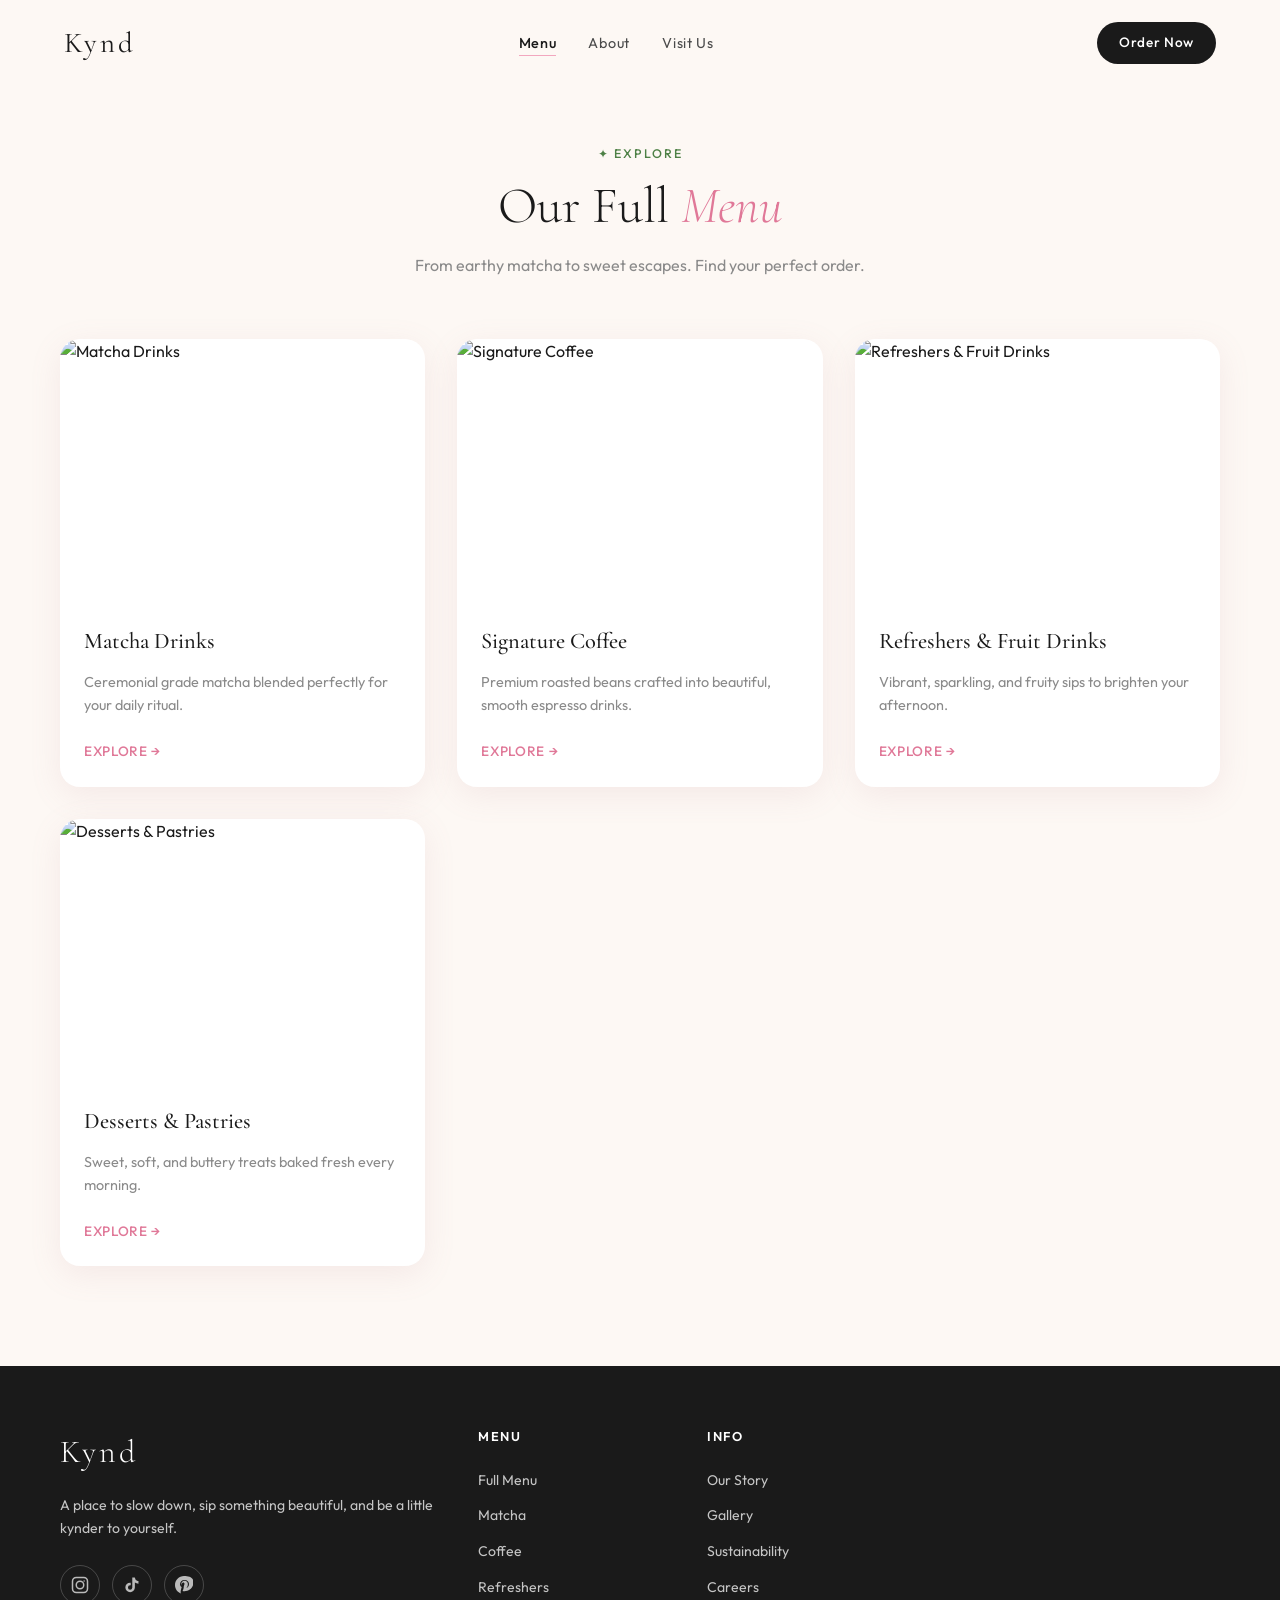
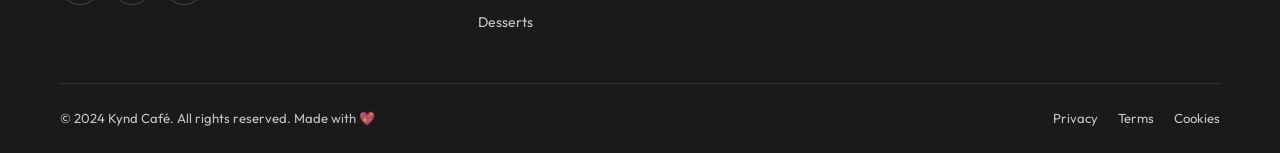
==== menu.html @ c6123735 "first commit" ====
<!DOCTYPE html>
<html lang="en">
<head>
  <meta charset="UTF-8" />
  <meta name="viewport" content="width=device-width, initial-scale=1.0" />
  <meta name="description" content="Kynd Café Full Menu — Aesthetic matcha, signature coffee, and sweet treats." />
  <title>Kynd Café — Full Menu</title>
  <link rel="preconnect" href="https://fonts.googleapis.com" />
  <link rel="preconnect" href="https://fonts.gstatic.com" crossorigin />
  <link href="https://fonts.googleapis.com/css2?family=Cormorant+Garamond:ital,wght@0,300;0,400;0,600;1,300;1,400&family=Outfit:wght@300;400;500;600&family=Jost:wght@300;400;500&display=swap" rel="stylesheet" />
  <link rel="stylesheet" href="style.css" />
</head>
<body>

  <!-- Navbar -->
  <nav id="navbar" class="scrolled">
    <div class="nav-container">
      <a href="index.html" class="nav-logo">Kynd</a>
      <ul class="nav-links" id="navLinks">
        <li><a href="menu.html" class="nav-link active">Menu</a></li>
        <li><a href="index.html#about" class="nav-link">About</a></li>
        <li><a href="index.html#contact" class="nav-link">Visit Us</a></li>
      </ul>
      <a href="menu.html" class="nav-cta">Order Now</a>
      <button class="hamburger" id="hamburger" aria-label="Open menu">
        <span></span><span></span><span></span>
      </button>
    </div>
  </nav>

  <!-- Mobile Menu -->
  <div class="mobile-menu" id="mobileMenu">
    <button class="mobile-close" id="mobileClose">✕</button>
    <ul>
      <li><a href="menu.html" class="mobile-link">Menu</a></li>
      <li><a href="index.html#about" class="mobile-link">About</a></li>
      <li><a href="index.html#contact" class="mobile-link">Visit Us</a></li>
    </ul>
  </div>
  <div class="menu-overlay" id="menuOverlay"></div>

  <!-- Full Menu Categories -->
  <section id="full-menu" class="section" style="padding-top: 140px;">
    <div class="container">
      <div class="section-header reveal-up">
        <span class="section-label">✦ Explore</span>
        <h2>Our Full <em>Menu</em></h2>
        <p>From earthy matcha to sweet escapes. Find your perfect order.</p>
      </div>
      
      <div class="category-cards-grid">
        <!-- Category 1 -->
        <a href="category.html?type=matcha" class="cat-card-large reveal-up" style="animation-delay: 0.1s;">
          <div class="cat-card-img-wrap">
            <img src="https://images.unsplash.com/photo-1536514072410-5019a3c69182?auto=format&fit=crop&w=800&q=80" alt="Matcha Drinks" class="cat-card-img" />
          </div>
          <div class="cat-card-content">
            <h3>Matcha Drinks</h3>
            <p>Ceremonial grade matcha blended perfectly for your daily ritual.</p>
            <span class="cat-cta">Explore →</span>
          </div>
        </a>
        <!-- Category 2 -->
        <a href="category.html?type=coffee" class="cat-card-large reveal-up" style="animation-delay: 0.2s;">
          <div class="cat-card-img-wrap">
            <img src="https://images.unsplash.com/photo-1497935586351-b67a49e012bf?auto=format&fit=crop&w=800&q=80" alt="Signature Coffee" class="cat-card-img" />
          </div>
          <div class="cat-card-content">
            <h3>Signature Coffee</h3>
            <p>Premium roasted beans crafted into beautiful, smooth espresso drinks.</p>
            <span class="cat-cta">Explore →</span>
          </div>
        </a>
        <!-- Category 3 -->
        <a href="category.html?type=refreshers" class="cat-card-large reveal-up" style="animation-delay: 0.3s;">
          <div class="cat-card-img-wrap">
            <img src="https://images.unsplash.com/photo-1513558161293-cdaf765ed2fd?auto=format&fit=crop&w=800&q=80" alt="Refreshers & Fruit Drinks" class="cat-card-img" />
          </div>
          <div class="cat-card-content">
            <h3>Refreshers & Fruit Drinks</h3>
            <p>Vibrant, sparkling, and fruity sips to brighten your afternoon.</p>
            <span class="cat-cta">Explore →</span>
          </div>
        </a>
        <!-- Category 4 -->
        <a href="category.html?type=desserts" class="cat-card-large reveal-up" style="animation-delay: 0.4s;">
          <div class="cat-card-img-wrap">
            <img src="https://images.unsplash.com/photo-1551024601-bec78aea704b?auto=format&fit=crop&w=800&q=80" alt="Desserts & Pastries" class="cat-card-img" />
          </div>
          <div class="cat-card-content">
            <h3>Desserts & Pastries</h3>
            <p>Sweet, soft, and buttery treats baked fresh every morning.</p>
            <span class="cat-cta">Explore →</span>
          </div>
        </a>
      </div>
    </div>
  </section>

  <!-- Footer -->
  <footer id="contact">
    <div class="container">
      <div class="footer-grid">
        <div class="footer-brand">
          <div class="footer-logo">Kynd</div>
          <p>A place to slow down, sip something beautiful, and be a little kynder to yourself.</p>
          <div class="social-links">
            <a href="#" class="social-btn" aria-label="Instagram">
              <svg viewBox="0 0 24 24" fill="none" stroke="currentColor" stroke-width="2"><rect x="2" y="2" width="20" height="20" rx="5"/><circle cx="12" cy="12" r="5"/><circle cx="17.5" cy="6.5" r="1" fill="currentColor" stroke="none"/></svg>
            </a>
            <a href="#" class="social-btn" aria-label="TikTok">
              <svg viewBox="0 0 24 24" fill="currentColor"><path d="M19.59 6.69a4.83 4.83 0 01-3.77-4.25V2h-3.45v13.67a2.89 2.89 0 01-2.88 2.5 2.89 2.89 0 01-2.89-2.89 2.89 2.89 0 012.89-2.89c.28 0 .54.04.79.1V9.01a6.32 6.32 0 00-.79-.05 6.34 6.34 0 00-6.34 6.34 6.34 6.34 0 006.34 6.34 6.34 6.34 0 006.33-6.34V8.69a8.18 8.18 0 004.78 1.52V6.77a4.85 4.85 0 01-1.01-.08z"/></svg>
            </a>
            <a href="#" class="social-btn" aria-label="Pinterest">
              <svg viewBox="0 0 24 24" fill="currentColor"><path d="M12 0C5.37 0 0 5.37 0 12c0 5.08 3.16 9.44 7.64 11.21-.1-.95-.2-2.41.04-3.44.22-.93 1.46-6.19 1.46-6.19s-.37-.75-.37-1.86c0-1.75 1.01-3.05 2.27-3.05 1.07 0 1.59.8 1.59 1.76 0 1.08-.69 2.69-1.04 4.18-.3 1.25.62 2.26 1.85 2.26 2.22 0 3.72-2.86 3.72-6.25 0-2.57-1.74-4.37-4.23-4.37-2.88 0-4.57 2.16-4.57 4.4 0 .87.33 1.8.75 2.31.08.1.09.19.07.29-.08.31-.25.99-.28 1.12-.04.18-.14.22-.31.13-1.17-.55-1.9-2.26-1.9-3.64 0-2.96 2.15-5.68 6.2-5.68 3.25 0 5.78 2.32 5.78 5.41 0 3.23-2.03 5.82-4.85 5.82-.95 0-1.84-.49-2.14-1.07l-.58 2.18c-.21.81-.78 1.82-1.16 2.44.87.27 1.8.41 2.75.41 6.63 0 12-5.37 12-12S18.63 0 12 0z"/></svg>
            </a>
          </div>
        </div>
        <div class="footer-col">
          <h4>Menu</h4>
          <ul>
            <li><a href="menu.html">Full Menu</a></li>
            <li><a href="category.html?type=matcha">Matcha</a></li>
            <li><a href="category.html?type=coffee">Coffee</a></li>
            <li><a href="category.html?type=refreshers">Refreshers</a></li>
            <li><a href="category.html?type=desserts">Desserts</a></li>
          </ul>
        </div>
        <div class="footer-col">
          <h4>Info</h4>
          <ul>
            <li><a href="index.html#about">Our Story</a></li>
            <li><a href="index.html#gallery">Gallery</a></li>
            <li><a href="#">Sustainability</a></li>
            <li><a href="#">Careers</a></li>
          </ul>
        </div>
      </div>
      <div class="footer-bottom">
        <p>© 2024 Kynd Café. All rights reserved. Made with 💖</p>
        <div class="footer-links">
          <a href="#">Privacy</a>
          <a href="#">Terms</a>
          <a href="#">Cookies</a>
        </div>
      </div>
    </div>
  </footer>

  <script src="main.js"></script>
</body>
</html>
---- style.css ----
/* ===== VARIABLES ===== */
:root {
  --pink: #f2a7bf;
  --pink-light: #fce8ef;
  --pink-deep: #e07898;
  --matcha: #7aab72;
  --matcha-light: #c8dfc5;
  --matcha-deep: #4d8045;
  --cream: #fdf8f4;
  --beige: #f5ede4;
  --beige-dark: #e8d9cc;
  --white: #ffffff;
  --text-dark: #1a1a1a;
  --text-mid: #4a4a4a;
  --text-light: #8a8a8a;
  --glass-bg: rgba(255,255,255,0.55);
  --glass-border: rgba(255,255,255,0.8);
  --shadow-soft: 0 8px 32px rgba(180,120,140,0.12);
  --shadow-hover: 0 20px 60px rgba(180,120,140,0.22);
  --radius: 20px;
  --radius-sm: 12px;
  --font-serif: 'Cormorant Garamond', serif;
  --font-sans: 'Outfit', sans-serif;
  --font-alt: 'Jost', sans-serif;
  --transition: 0.35s cubic-bezier(0.4,0,0.2,1);
}

/* ===== RESET ===== */
*, *::before, *::after { box-sizing: border-box; margin: 0; padding: 0; }
html { scroll-behavior: smooth; font-size: 16px; }
body {
  font-family: var(--font-sans);
  background: var(--cream);
  color: var(--text-dark);
  overflow-x: hidden;
  line-height: 1.6;
}
img { max-width: 100%; display: block; }
a { text-decoration: none; color: inherit; }
ul { list-style: none; }
button { border: none; cursor: pointer; font-family: inherit; }

/* ===== REVEAL ANIMATIONS ===== */
.reveal-up {
  opacity: 0;
  transform: translateY(30px);
  animation: revealUpAnim 1s cubic-bezier(0.2, 0.8, 0.2, 1) forwards;
}
@keyframes revealUpAnim {
  to { opacity: 1; transform: translateY(0); }
}
/* ===== NAVBAR ===== */
#navbar {
  position: fixed; top: 0; left: 0; right: 0; z-index: 1000;
  padding: 20px 0; transition: all var(--transition);
}
#navbar.scrolled {
  background: rgba(253,248,244,0.9);
  backdrop-filter: blur(20px);
  padding: 12px 0;
  box-shadow: 0 2px 30px rgba(180,120,140,0.1);
}
.nav-container {
  max-width: 1200px; margin: 0 auto; padding: 0 24px;
  display: flex; align-items: center; justify-content: space-between; gap: 16px;
}
.nav-logo {
  font-family: var(--font-serif); font-size: 1.8rem; font-weight: 400;
  letter-spacing: 0.1em; color: var(--text-dark); flex-shrink: 0;
}
.nav-links {
  display: none; gap: 32px;
}
@media(min-width:900px){ .nav-links { display: flex; } }
.nav-link {
  font-size: 0.9rem; font-weight: 400; color: var(--text-mid);
  letter-spacing: 0.05em; transition: color var(--transition);
  position: relative;
}
.nav-link::after {
  content:''; position:absolute; bottom:-4px; left:0; right:0;
  height:1px; background:var(--pink); transform:scaleX(0);
  transition:transform var(--transition);
}
.nav-link:hover { color: var(--text-dark); }
.nav-link:hover::after { transform:scaleX(1); }
.nav-cta {
  display: none; padding: 10px 22px;
  background: var(--text-dark); color: var(--white);
  border-radius: 50px; font-size: 0.85rem; font-weight: 500;
  letter-spacing: 0.05em; transition: all var(--transition);
}
@media(min-width:900px){ .nav-cta { display: block; } }
.nav-cta:hover {
  background: var(--pink-deep);
  box-shadow: 0 8px 24px rgba(224,120,138,0.4);
  transform: translateY(-1px);
}
.hamburger {
  display: flex; flex-direction: column; gap: 5px;
  background: none; padding: 4px; width: 36px; flex-shrink: 0;
}
@media(min-width:900px){ .hamburger { display: none; } }
.hamburger span {
  display: block; height: 1.5px; background: var(--text-dark);
  border-radius: 2px; transition: all var(--transition); width: 100%;
}
.hamburger.active span:nth-child(1) { transform: rotate(45deg) translate(5px,5px); }
.hamburger.active span:nth-child(2) { opacity: 0; }
.hamburger.active span:nth-child(3) { transform: rotate(-45deg) translate(5px,-5px); }

/* Mobile Menu */
.mobile-menu {
  position: fixed; top: 0; right: -100%; width: min(320px,85vw); height: 100vh;
  background: var(--cream); z-index: 1100; padding: 80px 40px 40px;
  display: flex; flex-direction: column; gap: 32px;
  box-shadow: -10px 0 60px rgba(0,0,0,0.1);
  transition: right 0.4s cubic-bezier(0.4,0,0.2,1);
}
.mobile-menu.open { right: 0; }
.mobile-close {
  position: absolute; top: 24px; right: 24px; background: none;
  font-size: 1.2rem; color: var(--text-mid); padding: 8px;
}
.mobile-menu ul { display: flex; flex-direction: column; gap: 8px; }
.mobile-link {
  display: block; padding: 12px 0; font-size: 1.4rem;
  font-family: var(--font-serif); font-weight: 300;
  color: var(--text-dark); letter-spacing: 0.05em;
  border-bottom: 1px solid var(--beige-dark);
  transition: color var(--transition);
}
.mobile-link:hover { color: var(--pink-deep); }
.mobile-order { display: inline-block; margin-top: auto; text-align: center; }
.menu-overlay {
  position: fixed; inset: 0; background: rgba(0,0,0,0.4);
  z-index: 1050; opacity: 0; visibility: hidden;
  transition: all var(--transition);
}
.menu-overlay.show { opacity: 1; visibility: visible; }

/* ===== BUTTONS ===== */
.btn-primary {
  display: inline-flex; align-items: center; gap: 8px;
  padding: 14px 30px;
  margin: 1px 77px;
  background: var(--text-dark); color: var(--white);
  border-radius: 50px; font-size: 0.9rem; font-weight: 500;
  letter-spacing: 0.04em; transition: all var(--transition);
  border: 2px solid transparent;

}
.btn-primary:hover {
  background: var(--pink-deep); border-color: var(--pink-deep);
  box-shadow: 0 12px 35px rgba(224,120,138,0.4);
  transform: translateY(-2px);
}
.btn-ghost {
  display: inline-flex; align-items: center; gap: 8px;
  padding: 14px 28px;  margin: 1px 88px; background: transparent; color: var(--text-dark);
  border-radius: 50px; font-size: 0.9rem; font-weight: 500;
  border: 1.5px solid rgba(26,26,26,0.3); transition: all var(--transition);
}
.btn-ghost:hover {
  border-color: var(--pink); color: var(--pink-deep);
  background: var(--pink-light); transform: translateY(-2px);
}
.btn-outline {
  display: inline-flex; align-items: center; gap: 8px;
  padding: 14px 32px; background: transparent; color: var(--text-dark);
  border-radius: 50px; font-size: 0.9rem; font-weight: 500;
  border: 1.5px solid var(--text-dark); transition: all var(--transition);
}
.btn-outline:hover {
  background: var(--text-dark); color: var(--white);
  transform: translateY(-2px);
}

/* ===== SHARED ===== */
.container { max-width: 1200px; margin: 0 auto; padding: 0 20px; }
.section { padding: clamp(60px,10vw,100px) 0; }
.bg-soft { background: var(--beige); }
.glass-card {
  background: var(--glass-bg); backdrop-filter: blur(20px);
  border: 1px solid var(--glass-border); border-radius: var(--radius);
  box-shadow: var(--shadow-soft);
}
.section-header { text-align: center; margin-bottom: clamp(40px,6vw,60px); }
.section-label {
  display: inline-block; font-size: 0.78rem; font-weight: 500;
  letter-spacing: 0.15em; color: var(--matcha-deep); text-transform: uppercase;
  margin-bottom: 12px;
}
.section-header h2 {
  font-family: var(--font-serif); font-size: clamp(2rem,5vw,3.2rem);
  font-weight: 300; line-height: 1.2; margin-bottom: 16px;
}
.section-header h2 em { color: var(--pink-deep); font-style: italic; }
.section-header p { color: var(--text-light); max-width: 520px; margin: 0 auto; font-size: 1rem; }
.center-btn { text-align: center; margin-top: 48px; }

/* ===== REVEAL ANIMATION ===== */
.reveal {
  opacity: 0; transform: translateY(30px);
  transition: opacity 0.7s ease, transform 0.7s ease;
}
.reveal.visible { opacity: 1; transform: translateY(0); }

/* ===== HERO ===== */
#hero {
  min-height: 100vh; min-height: 100svh;
  display: flex; align-items: center;
  padding: 100px 20px 60px;
  position: relative; overflow: hidden;
  background: linear-gradient(160deg, var(--cream) 0%, var(--pink-light) 50%, var(--matcha-light) 100%);
}
.hero-blobs { position: absolute; inset: 0; pointer-events: none; overflow: hidden; }
.blob {
  position: absolute; border-radius: 50%;
  filter: blur(60px); animation: floatBlob 8s ease-in-out infinite;
}
.blob-1 {
  width: clamp(200px,40vw,400px); height: clamp(200px,40vw,400px);
  background: rgba(242,167,191,0.35); top: -10%; right: -10%;
  animation-delay: 0s;
}
.blob-2 {
  width: clamp(150px,30vw,300px); height: clamp(150px,30vw,300px);
  background: rgba(122,171,114,0.25); bottom: 10%; left: -5%;
  animation-delay: 3s;
}
.blob-3 {
  width: clamp(100px,20vw,200px); height: clamp(100px,20vw,200px);
  background: rgba(212,167,106,0.2); top: 40%; left: 30%;
  animation-delay: 6s;
}
@keyframes floatBlob {
  0%,100%{transform:translate(0,0) scale(1)}
  33%{transform:translate(15px,-20px) scale(1.05)}
  66%{transform:translate(-10px,15px) scale(0.95)}
}
.hero-content {
  flex: 1; max-width: 600px; position: relative; z-index: 2;
}
.hero-badge {
  display: inline-block; padding: 8px 18px;
  background: rgba(255,255,255,0.6); backdrop-filter: blur(10px);
  border: 1px solid rgba(255,255,255,0.8); border-radius: 50px;
  font-size: 0.8rem; letter-spacing: 0.1em; color: var(--text-mid);
  margin-bottom: 24px;
}
.hero-title {
  font-family: var(--font-serif); font-size: clamp(2.4rem,6vw,4.5rem);
  font-weight: 300; line-height: 1.15; margin-bottom: 20px;
  color: var(--text-dark);
}
.hero-title em { color: var(--pink-deep); font-style: italic; }
.hero-sub {
  font-size: clamp(0.95rem,2vw,1.1rem); color: var(--text-mid);
  margin-bottom: 32px; line-height: 1.7;
}
.hero-btns { display: flex; gap: 14px; flex-wrap: wrap; margin-bottom: 32px; }
.hero-tags { display: flex; gap: 10px; flex-wrap: wrap; }
.hero-tags span {
  font-size: 0.78rem; color: var(--text-light); letter-spacing: 0.05em;
  padding: 4px 12px; background: rgba(255,255,255,0.5);
  border-radius: 50px; border: 1px solid rgba(255,255,255,0.7);
}
.hero-visual {
  position: relative; flex-shrink: 0;
  display: none;
}
@media(min-width:780px){ .hero-visual { display: block; width: 360px; } }
.hero-card {
  padding: 20px; border-radius: 24px; position: relative;
}
.hero-img-wrap {
  width: 100%; height: 280px; border-radius: 16px; overflow: hidden;
  background: linear-gradient(135deg,var(--matcha-light),var(--pink-light));
  display: flex; align-items: center; justify-content: center; margin-bottom: 16px;
}
.hero-drink-img { width: 100%; height: 100%; object-fit: cover; }
.hero-img-fallback {
  display: none; font-size: 5rem; align-items: center; justify-content: center;
  width: 100%; height: 100%;
}
.hero-card-label { padding: 4px 0; }
.label-tag {
  display: inline-block; padding: 4px 12px; background: var(--pink-light);
  color: var(--pink-deep); border-radius: 50px; font-size: 0.75rem; font-weight: 500;
  margin-bottom: 8px;
}
.label-name { font-weight: 500; margin-bottom: 4px; }
.label-price { color: var(--matcha-deep); font-weight: 600; }
.floating-pill {
  position: absolute; background: rgba(255,255,255,0.85);
  backdrop-filter: blur(12px); border: 1px solid rgba(255,255,255,0.9);
  border-radius: 50px; padding: 8px 16px; font-size: 0.78rem;
  color: var(--text-mid); white-space: nowrap;
  box-shadow: 0 4px 20px rgba(180,120,140,0.15);
  animation: floatPill 4s ease-in-out infinite;
}
.pill-1 { top: -20px; right: -20px; animation-delay: 0s; }
.pill-2 { bottom: -16px; left: -16px; animation-delay: 2s; }
@keyframes floatPill {
  0%,100%{transform:translateY(0)} 50%{transform:translateY(-10px)}
}

/* ===== DRINKS ===== */
.drinks-grid {
  display: grid;
  grid-template-columns: repeat(auto-fill, minmax(min(100%, 260px), 1fr));
  gap: 24px;
}
.drink-card {
  background: var(--white); border-radius: var(--radius);
  overflow: hidden; box-shadow: var(--shadow-soft);
  transition: all var(--transition);
}
.drink-card:hover {
  transform: translateY(-8px);
  box-shadow: var(--shadow-hover);
}
.drink-img-wrap { position: relative; overflow: hidden; }
.drink-img {
  height: 200px; display: flex; align-items: center; justify-content: center;
  transition: transform 0.5s ease;
}
.drink-card:hover .drink-img { transform: scale(1.05); }
.drink-emoji { font-size: 4rem; }
.matcha-bg { background: linear-gradient(135deg,#c8dfc5,#a8c5a0); }
.pink-bg { background: linear-gradient(135deg,#fce8ef,#f4a7b9); }
.lavender-bg { background: linear-gradient(135deg,#e8e0f0,#c5b4e3); }
.peach-bg { background: linear-gradient(135deg,#fde8d0,#f8c09a); }
.drink-badge {
  position: absolute; top: 14px; left: 14px;
  padding: 5px 12px; border-radius: 50px; font-size: 0.72rem; font-weight: 600;
  background: var(--text-dark); color: var(--white); letter-spacing: 0.05em;
}
.drink-badge.new { background: var(--pink-deep); }
.drink-info { padding: 20px; }
.drink-info h3 { font-family: var(--font-serif); font-size: 1.2rem; font-weight: 400; margin-bottom: 8px; }
.drink-info p { font-size: 0.88rem; color: var(--text-light); line-height: 1.5; margin-bottom: 16px; }
.drink-footer { display: flex; align-items: center; justify-content: space-between; }
.price { font-weight: 600; font-size: 1.05rem; color: var(--matcha-deep); }
.add-btn {
  padding: 8px 18px; background: var(--text-dark); color: var(--white);
  border-radius: 50px; font-size: 0.82rem; font-weight: 500;
  transition: all var(--transition);
}
.add-btn:hover {
  background: var(--pink-deep);
  box-shadow: 0 6px 20px rgba(224,120,138,0.4);
  transform: translateY(-1px);
}

/* ===== CATEGORY CARDS (REDESIGN) ===== */
.category-cards-grid {
  display: grid; gap: 32px;
  grid-template-columns: 1fr;
}
@media(min-width: 768px){
  .category-cards-grid { grid-template-columns: repeat(3, 1fr); }
}
.cat-card-large {
  display: flex; flex-direction: column; text-decoration: none;
  background: var(--white); border-radius: var(--radius);
  overflow: hidden; box-shadow: var(--shadow-soft);
  transition: all var(--transition); cursor: pointer;
}
.cat-card-large:hover {
  transform: translateY(-8px);
  box-shadow: var(--shadow-hover);
}
.cat-card-img-wrap {
  width: 100%; height: 260px; overflow: hidden;
}
.cat-card-img {
  width: 100%; height: 100%; object-fit: cover;
  transition: transform 0.6s cubic-bezier(0.2, 0.8, 0.2, 1);
}
.cat-card-large:hover .cat-card-img {
  transform: scale(1.05);
}
.cat-card-content {
  padding: 24px; display: flex; flex-direction: column; flex-grow: 1;
}
.cat-card-content h3 {
  font-family: var(--font-serif); font-size: 1.4rem; font-weight: 500;
  color: var(--text-dark); margin-bottom: 12px;
}
.cat-card-content p {
  font-size: 0.9rem; color: var(--text-light); line-height: 1.6; margin-bottom: 24px;
}
.cat-cta {
  margin-top: auto; font-size: 0.85rem; font-weight: 500;
  color: var(--pink-deep); letter-spacing: 0.05em; text-transform: uppercase;
  transition: color var(--transition);
}
.cat-card-large:hover .cat-cta { color: var(--text-dark); }

/* ===== ABOUT ===== */
#about {
  background: linear-gradient(160deg, var(--cream) 0%, rgba(200,223,197,0.18) 50%, var(--cream) 100%);
  position: relative; overflow: hidden;
}
#about::before {
  content: ''; position: absolute; width: 500px; height: 500px;
  background: radial-gradient(circle, rgba(242,167,191,0.13) 0%, transparent 70%);
  top: -100px; right: -100px; pointer-events: none;
}
#about::after {
  content: ''; position: absolute; width: 400px; height: 400px;
  background: radial-gradient(circle, rgba(122,171,114,0.1) 0%, transparent 70%);
  bottom: -80px; left: -80px; pointer-events: none;
}
.about-grid {
  display: grid; gap: 60px; align-items: center; position: relative; z-index: 1;
}
@media(min-width:900px){
  .about-grid { grid-template-columns: 1.05fr 1fr; gap: 80px; }
}

/* Visual cluster */
.about-visual {
  position: relative;
  min-height: 480px;
  display: flex; align-items: center; justify-content: center;
}
.about-img-main {
  width: 78%; aspect-ratio: 3/4; border-radius: 28px; overflow: hidden;
  position: relative; z-index: 2;
  box-shadow: 0 24px 80px rgba(180,120,140,0.22);
  margin-left: 10%;
}
.about-img-main img {
  width: 100%; height: 100%; object-fit: cover;
}
.about-img-inner {
  width: 100%; height: 100%;
  background: linear-gradient(155deg, var(--matcha-light) 0%, var(--pink-light) 100%);
  display: flex; align-items: center; justify-content: center; font-size: 5rem;
}

/* Floating accent image */
.about-img-accent {
  position: absolute; bottom: 10px; left: 0; z-index: 3;
  width: 48%; aspect-ratio: 4/3; border-radius: 20px; overflow: hidden;
  box-shadow: 0 16px 50px rgba(26,26,26,0.18);
  border: 4px solid var(--white);
}
.about-img-accent img { width: 100%; height: 100%; object-fit: cover; }

/* Stat cards */
.about-stat-card {
  position: absolute; padding: 18px 22px; text-align: center; min-width: 120px;
  z-index: 4; border-radius: 18px;
  background: rgba(255,255,255,0.88); backdrop-filter: blur(16px);
  border: 1px solid rgba(255,255,255,0.95);
  box-shadow: 0 12px 40px rgba(180,120,140,0.18);
  animation: floatCard 5s ease-in-out infinite;
}
.about-stat-card:first-of-type { top: 16px; left: -12px; animation-delay: 0s; }
.stat-2 { bottom: 30px; right: 0; animation-delay: 2.5s; }
@keyframes floatCard {
  0%,100%{transform:translateY(0)} 50%{transform:translateY(-8px)}
}
.about-stat-card strong {
  display: block; font-size: 2rem; font-family: var(--font-serif);
  color: var(--pink-deep); font-weight: 400; line-height: 1;
}
.about-stat-card span { font-size: 0.74rem; color: var(--text-light); letter-spacing: 0.05em; }

/* Decorative line accent */
.about-line-accent {
  position: absolute; top: 50%; right: -20px; transform: translateY(-50%);
  width: 3px; height: 120px; z-index: 1;
  background: linear-gradient(to bottom, transparent, var(--pink), transparent);
  border-radius: 2px;
  display: none;
}
@media(min-width:900px){ .about-line-accent { display: block; } }

/* Text side */
.about-text { padding: 10px 0; }
.about-eyebrow {
  display: flex; align-items: center; gap: 12px; margin-bottom: 20px;
}
.about-eyebrow-line {
  width: 32px; height: 1.5px;
  background: linear-gradient(to right, var(--pink-deep), var(--matcha));
  border-radius: 2px; flex-shrink: 0;
}
.about-text h2 {
  font-family: var(--font-serif); font-size: clamp(1.9rem,4vw,3rem);
  font-weight: 300; line-height: 1.25; margin-bottom: 24px;
  letter-spacing: -0.01em;
}
.about-text h2 em { color: var(--pink-deep); font-style: italic; }
.about-divider {
  width: 48px; height: 1.5px; margin-bottom: 24px;
  background: linear-gradient(to right, var(--pink), var(--matcha-light));
  border-radius: 2px;
}
.about-p { color: var(--text-mid); font-size: 0.95rem; line-height: 1.85; margin-bottom: 18px; }
.about-values { display: flex; flex-direction: column; gap: 14px; margin: 28px 0 36px; }
.value-item {
  display: flex; align-items: center; gap: 16px;
  padding: 14px 18px; border-radius: 14px;
  background: rgba(255,255,255,0.65); backdrop-filter: blur(8px);
  border: 1px solid rgba(255,255,255,0.9);
  transition: all var(--transition);
}
.value-item:hover {
  background: rgba(255,255,255,0.9);
  box-shadow: 0 6px 24px rgba(180,120,140,0.12);
  transform: translateX(4px);
}
.value-icon { font-size: 1.4rem; flex-shrink: 0; }
.value-item strong { display: block; font-weight: 600; margin-bottom: 2px; font-size: 0.9rem; color: var(--text-dark); }
.value-item p { font-size: 0.82rem; color: var(--text-light); margin: 0; line-height: 1.4; }

/* ===== GALLERY CAROUSEL ===== */
#gallery { overflow: hidden; }
.gallery-carousel-wrap {
  position: relative;
  margin: 0 -20px;
}
.gallery-track-outer {
  overflow: hidden;
  padding: 8px 0 16px;
}
.gallery-track {
  display: flex; gap: 16px;
  transition: transform 0.6s cubic-bezier(0.4, 0, 0.2, 1);
  will-change: transform;
  cursor: grab;
  user-select: none;
}
.gallery-track.dragging { cursor: grabbing; transition: none; }
.gallery-slide {
  flex: 0 0 calc(85vw - 24px);
  max-width: 320px;
  min-width: 220px;
  border-radius: 20px; overflow: hidden;
  position: relative;
  box-shadow: 0 8px 32px rgba(180,120,140,0.14);
  transition: box-shadow 0.4s ease, transform 0.4s ease;
}
@media(min-width: 600px){
  .gallery-slide { flex: 0 0 280px; max-width: 280px; }
}
@media(min-width: 900px){
  .gallery-slide { flex: 0 0 300px; max-width: 300px; }
}
.gallery-slide:hover {
  box-shadow: 0 20px 60px rgba(180,120,140,0.26);
  transform: translateY(-4px);
}
.gallery-slide .gal-img {
  width: 100%; height: 340px; object-fit: cover;
  display: block; pointer-events: none;
  transition: transform 0.6s cubic-bezier(0.2, 0.8, 0.2, 1);
}
.gallery-slide:hover .gal-img { transform: scale(1.06); }
.gal-overlay {
  position: absolute; inset: 0;
  background: linear-gradient(to top, rgba(26,26,26,0.55) 0%, transparent 55%);
  display: flex; align-items: flex-end; justify-content: space-between;
  padding: 20px; color: white; font-size: 0.85rem; font-weight: 500;
  opacity: 0; transition: opacity var(--transition);
}
.gallery-slide:hover .gal-overlay { opacity: 1; }
.gal-overlay-tag {
  display: inline-block; padding: 5px 12px;
  background: rgba(255,255,255,0.18); backdrop-filter: blur(8px);
  border: 1px solid rgba(255,255,255,0.3); border-radius: 50px;
  font-size: 0.74rem; letter-spacing: 0.06em;
}

/* Carousel Controls */
.gallery-controls {
  display: flex; align-items: center; justify-content: center;
  gap: 24px; margin-top: 32px;
}
.gallery-arrow {
  width: 48px; height: 48px; border-radius: 50%;
  background: var(--white); border: 1.5px solid var(--beige-dark);
  color: var(--text-dark); font-size: 1.1rem;
  display: flex; align-items: center; justify-content: center;
  transition: all var(--transition); cursor: pointer; flex-shrink: 0;
  box-shadow: 0 4px 16px rgba(180,120,140,0.12);
}
.gallery-arrow:hover {
  background: var(--text-dark); color: var(--white);
  border-color: var(--text-dark);
  box-shadow: 0 8px 28px rgba(26,26,26,0.2);
  transform: scale(1.06);
}
.gallery-dots {
  display: flex; gap: 6px; align-items: center;
}
.gallery-dot {
  width: 7px; height: 7px; border-radius: 50%;
  background: var(--beige-dark); border: none; cursor: pointer;
  transition: all 0.3s ease; padding: 0;
}
.gallery-dot.active {
  background: var(--pink-deep); width: 22px; border-radius: 4px;
}

/* old gallery grid — keep hidden if leftover */
.gallery-grid { display: none; }
.gallery-item { display: none; }

/* ===== LOCATION & HOURS ===== */
#location {
  background: linear-gradient(160deg, var(--beige) 0%, var(--cream) 100%);
  position: relative; overflow: hidden;
}
#location::before {
  content: ''; position: absolute; width: 320px; height: 320px;
  background: radial-gradient(circle, rgba(122,171,114,0.1) 0%, transparent 70%);
  bottom: -80px; right: -60px; pointer-events: none;
}
.location-grid {
  display: grid; gap: 48px; align-items: start; position: relative; z-index: 1;
}
@media(min-width:900px){
  .location-grid { grid-template-columns: 1fr 1fr; gap: 72px; align-items: center; }
}
.location-text { padding: 10px 0; }
.location-text h2 {
  font-family: var(--font-serif); font-size: clamp(2rem, 4vw, 3rem);
  font-weight: 300; line-height: 1.2; margin: 12px 0 16px; color: var(--text-dark);
}
.location-text h2 em { color: var(--matcha-deep); font-style: italic; }
.location-text > p {
  color: var(--text-mid); font-size: 0.95rem; line-height: 1.8; margin-bottom: 32px;
}
.location-details { display: flex; flex-direction: column; gap: 14px; }
.loc-item {
  display: flex; align-items: flex-start; gap: 16px;
  padding: 18px 20px; border-radius: 16px;
  background: rgba(255,255,255,0.7); backdrop-filter: blur(12px);
  border: 1px solid rgba(255,255,255,0.9);
  box-shadow: 0 4px 20px rgba(180,120,140,0.08);
  transition: all var(--transition);
}
.loc-item:hover {
  background: var(--white);
  box-shadow: 0 10px 36px rgba(180,120,140,0.14);
  transform: translateX(4px);
}
.loc-icon-wrap {
  width: 42px; height: 42px; border-radius: 12px; flex-shrink: 0;
  background: linear-gradient(135deg, var(--pink-light), rgba(200,223,197,0.6));
  display: flex; align-items: center; justify-content: center;
  font-size: 1.1rem;
}
.loc-item strong { display: block; font-weight: 600; margin-bottom: 4px; font-size: 0.9rem; color: var(--text-dark); }
.loc-item p { font-size: 0.87rem; color: var(--text-light); line-height: 1.6; margin: 0; }

/* Open in Maps button */
.btn-map {
  display: inline-flex; align-items: center; gap: 10px;
  margin-top: 28px; padding: 14px 28px;
  background: linear-gradient(135deg, var(--matcha-deep), #3a6b34);
  color: var(--white); border-radius: 50px;
  font-size: 0.88rem; font-weight: 500; letter-spacing: 0.04em;
  box-shadow: 0 8px 28px rgba(77,128,69,0.35);
  transition: all var(--transition); text-decoration: none;
}
.btn-map:hover {
  transform: translateY(-3px);
  box-shadow: 0 14px 40px rgba(77,128,69,0.45);
  background: linear-gradient(135deg, #3a6b34, var(--matcha-deep));
}
.btn-map svg { width: 18px; height: 18px; flex-shrink: 0; }

/* Visual side */
.location-visual { position: relative; }
.location-img-wrap {
  position: relative; border-radius: 24px; overflow: hidden;
  box-shadow: 0 20px 70px rgba(26,26,26,0.14);
}
.location-img {
  width: 100%; height: 420px; object-fit: cover;
  display: block; border-radius: 0;
}
.location-img-overlay {
  position: absolute; bottom: 0; left: 0; right: 0;
  background: linear-gradient(to top, rgba(26,26,26,0.5) 0%, transparent 60%);
  padding: 28px 24px 24px;
}
.location-badge {
  display: inline-flex; align-items: center; gap: 8px;
  padding: 8px 16px; border-radius: 50px;
  background: rgba(255,255,255,0.18); backdrop-filter: blur(12px);
  border: 1px solid rgba(255,255,255,0.3);
  color: white; font-size: 0.8rem; letter-spacing: 0.08em;
}
.location-badge::before {
  content: ''; width: 8px; height: 8px; border-radius: 50%;
  background: #7ddc6e; box-shadow: 0 0 0 3px rgba(125,220,110,0.3);
  flex-shrink: 0; animation: pulse-dot 2s ease-in-out infinite;
}
@keyframes pulse-dot {
  0%,100%{ box-shadow: 0 0 0 3px rgba(125,220,110,0.3); }
  50%{ box-shadow: 0 0 0 6px rgba(125,220,110,0.15); }
}
.gal-overlay {
  position: absolute; inset: 0;
  background: linear-gradient(to top, rgba(26,26,26,0.55) 0%, transparent 55%);
  display: flex; align-items: flex-end; justify-content: space-between;
  padding: 20px; color: white; font-size: 0.85rem; font-weight: 500;
  opacity: 0; transition: opacity var(--transition);
}
.gallery-slide:hover .gal-overlay { opacity: 1; }
.gal-overlay-tag {
  display: inline-block; padding: 5px 12px;
  background: rgba(255,255,255,0.18); backdrop-filter: blur(8px);
  border: 1px solid rgba(255,255,255,0.3); border-radius: 50px;
  font-size: 0.74rem; letter-spacing: 0.06em;
}

/* ===== TESTIMONIALS ===== */
.testimonials-slider { position: relative; overflow: hidden; padding-bottom: 20px; }
.testi-track {
  display: flex; gap: 24px; transition: transform 0.5s cubic-bezier(0.4,0,0.2,1); will-change: transform;
}
.testi-card {
  flex: 0 0 calc(100% - 4px); padding: 32px;
  background: rgba(255,255,255,0.7);
}
@media(min-width:700px){
  .testi-card { flex: 0 0 calc(50% - 12px); }
}
@media(min-width:1000px){
  .testi-card { flex: 0 0 calc(33.333% - 16px); }
}
.testi-stars { color: var(--pink); font-size: 0.9rem; margin-bottom: 16px; letter-spacing: 2px; }
.testi-card p { font-size: 0.95rem; color: var(--text-mid); line-height: 1.7; margin-bottom: 24px; font-style: italic; }
.testi-author { display: flex; align-items: center; gap: 14px; }
.author-avatar {
  width: 44px; height: 44px; border-radius: 50%; flex-shrink: 0;
  display: flex; align-items: center; justify-content: center;
  color: white; font-weight: 600; font-size: 1rem;
}
.testi-author strong { display: block; font-weight: 600; margin-bottom: 2px; }
.testi-author span { font-size: 0.78rem; color: var(--text-light); }
.testi-dots { display: flex; gap: 8px; justify-content: center; margin-top: 24px; }
.testi-dot {
  width: 8px; height: 8px; border-radius: 50%; background: var(--beige-dark);
  transition: all var(--transition); cursor: pointer;
}
.testi-dot.active { background: var(--pink-deep); width: 24px; border-radius: 4px; }
.testi-arrows { display: flex; gap: 12px; justify-content: center; margin-top: 20px; }
.testi-arrow {
  width: 44px; height: 44px; border-radius: 50%; border: 1.5px solid var(--beige-dark);
  background: var(--white); color: var(--text-dark); font-size: 1.3rem;
  display: flex; align-items: center; justify-content: center;
  transition: all var(--transition);
}
.testi-arrow:hover {
  background: var(--text-dark); color: var(--white); border-color: var(--text-dark);
}

/* ===== CTA BANNER ===== */
.cta-banner {
  background: linear-gradient(135deg, var(--pink-light), var(--matcha-light));
  position: relative; overflow: hidden;
}
.cta-blob {
  position: absolute; width: 400px; height: 400px;
  background: rgba(242,167,191,0.3); border-radius: 50%;
  filter: blur(80px); top: -100px; right: -100px; pointer-events: none;
}
.cta-inner { max-width: 600px; margin: 0 auto; text-align: center; }
.cta-inner h2 {
  font-family: var(--font-serif); font-size: clamp(1.8rem,4vw,2.8rem);
  font-weight: 300; margin: 12px 0 16px; line-height: 1.3;
}
.cta-inner h2 em { color: var(--pink-deep); font-style: italic; }
.cta-inner p { color: var(--text-mid); margin-bottom: 28px; }
.newsletter-form { display: flex; gap: 12px; flex-wrap: wrap; justify-content: center; }
.newsletter-form input {
  flex: 1; min-width: min(100%, 260px); padding: 14px 20px;
  border: 1.5px solid rgba(255,255,255,0.8); border-radius: 50px;
  background: rgba(255,255,255,0.7); backdrop-filter: blur(10px);
  font-family: var(--font-sans); font-size: 0.95rem; color: var(--text-dark);
  outline: none; transition: border-color var(--transition);
}
.newsletter-form input:focus { border-color: var(--pink); }
.newsletter-form input::placeholder { color: var(--text-light); }

/* ===== FOOTER ===== */
footer {
  background: var(--text-dark); color: rgba(255,255,255,0.75);
  padding: 60px 0 0;
}
.footer-grid {
  display: grid; gap: 40px;
  grid-template-columns: 1fr;
  padding-bottom: 48px;
  border-bottom: 1px solid rgba(255,255,255,0.1);
}
@media(min-width:600px){ .footer-grid { grid-template-columns: 1fr 1fr; } }
@media(min-width:900px){ .footer-grid { grid-template-columns: 2fr 1fr 1fr 1.5fr; } }
.footer-logo {
  font-family: var(--font-serif); font-size: 2rem; font-weight: 300;
  color: white; letter-spacing: 0.1em; margin-bottom: 16px;
}
.footer-brand p { font-size: 0.88rem; line-height: 1.7; margin-bottom: 24px; }
.social-links { display: flex; gap: 12px; }
.social-btn {
  width: 40px; height: 40px; border-radius: 50%;
  border: 1px solid rgba(255,255,255,0.2); display: flex;
  align-items: center; justify-content: center;
  color: rgba(255,255,255,0.7); transition: all var(--transition);
}
.social-btn svg { width: 18px; height: 18px; }
.social-btn:hover {
  background: var(--pink); border-color: var(--pink); color: white;
  transform: translateY(-2px);
}
.footer-col h4 {
  font-size: 0.8rem; font-weight: 600; letter-spacing: 0.12em;
  text-transform: uppercase; color: white; margin-bottom: 20px;
}
.footer-col ul { display: flex; flex-direction: column; gap: 10px; }
.footer-col a { font-size: 0.88rem; transition: color var(--transition); }
.footer-col a:hover { color: var(--pink); }
.footer-hours .footer-address { font-size: 0.88rem; margin-bottom: 16px; }
.hours-list { margin-bottom: 16px; }
.hours-row {
  display: flex; justify-content: space-between; gap: 16px;
  font-size: 0.85rem; padding: 6px 0; border-bottom: 1px solid rgba(255,255,255,0.08);
}
.footer-phone { display: block; font-size: 0.88rem; margin-top: 12px; transition: color var(--transition); }
.footer-phone:hover { color: var(--pink); }
.footer-bottom {
  padding: 24px 0; display: flex; align-items: center;
  justify-content: space-between; flex-wrap: wrap; gap: 16px;
  font-size: 0.82rem;
}
.footer-links { display: flex; gap: 20px; }
.footer-links a { transition: color var(--transition); }
.footer-links a:hover { color: var(--pink); }

/* ===== REVEAL DELAYS ===== */
[data-delay="80"] { transition-delay: 0.08s; }
[data-delay="100"] { transition-delay: 0.1s; }
[data-delay="160"] { transition-delay: 0.16s; }
[data-delay="200"] { transition-delay: 0.2s; }
[data-delay="240"] { transition-delay: 0.24s; }
[data-delay="300"] { transition-delay: 0.3s; }
[data-delay="320"] { transition-delay: 0.32s; }
[data-delay="400"] { transition-delay: 0.4s; }

/* ===== RESPONSIVE SAFETY ===== */
* { max-width: 100%; }
.hero-btns a, .newsletter-form { max-width: 100%; }
@media(max-width:480px){
  .hero-btns { flex-direction: column; align-items: flex-start; }
  .testi-card { flex: 0 0 calc(100% - 4px); }
  .footer-bottom { flex-direction: column; align-items: flex-start; }
}

/* ===== ACTIVE NAV LINK ===== */
.nav-link.active { color: var(--text-dark); font-weight: 500; }
.nav-link.active::after { transform: scaleX(1); }

/* ===== MOBILE HERO ===== */
@media(max-width:779px){
  #hero { flex-direction: column; text-align: center; padding-top: 120px; gap: 40px; }
  .hero-btns { justify-content: center; }
  .hero-tags { justify-content: center; }
  .hero-scroll { display: none; }
  .hero-content { max-width: 100%; }
}

/* ===== HERO VISUAL MOBILE CARD ===== */
@media(max-width:779px){
  .hero-visual { display: block !important; width: 100%; max-width: 340px; margin: 0 auto; }
  .pill-1, .pill-2 { display: none; }
}

/* ===== SMOOTH SCROLL OFFSET ===== */
section[id] { scroll-margin-top: 80px; }

/* ===== SECTION LABEL UPPERCASE ===== */
.about-text .section-label { display: block; margin-bottom: 8px; }

/* ===== GALLERY TRACK OFFSET ===== */
.gallery-track { padding-left: 20px; padding-right: 20px; }
@media(min-width:900px){ .gallery-track { padding-left: 40px; padding-right: 40px; } }

/* ===== ABOUT MOBILE FIXES ===== */
@media(max-width:899px){
  .about-visual { min-height: 360px; }
  .about-img-main { width: 72%; margin-left: 15%; }
  .about-img-accent { width: 45%; }
  .about-stat-card:first-of-type { top: 8px; left: -4px; }
  .stat-2 { bottom: 8px; right: -4px; }
}
@media(max-width:600px){
  .about-visual { min-height: 300px; }
  .about-img-main { width: 80%; margin-left: 5%; aspect-ratio: 4/3; }
  .about-img-accent { width: 50%; bottom: -10px; }
  .about-stat-card { padding: 12px 16px; min-width: 100px; }
  .about-stat-card strong { font-size: 1.5rem; }
}

/* ===== LOCATION MOBILE ===== */
@media(max-width:600px){
  .location-img { min-height: 280px; height: 280px; }
  .btn-map { width: 100%; justify-content: center; }
}
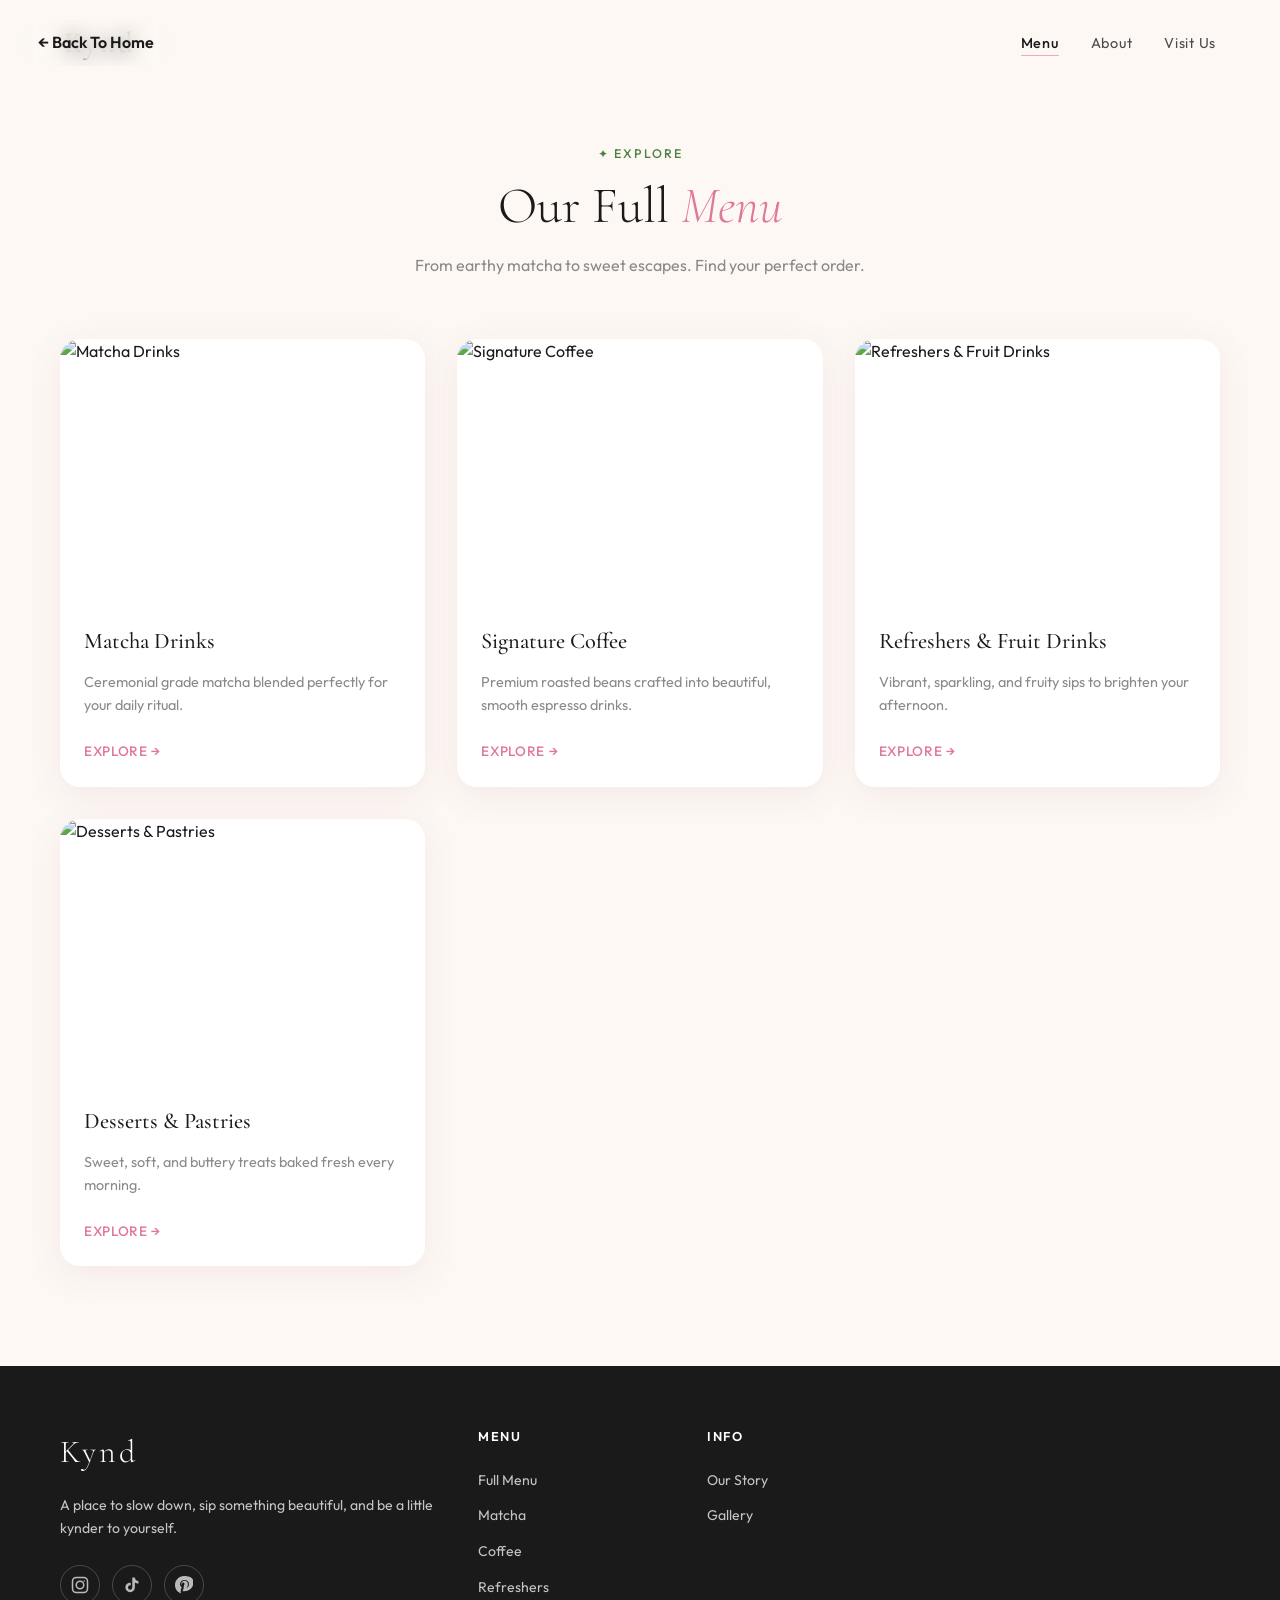
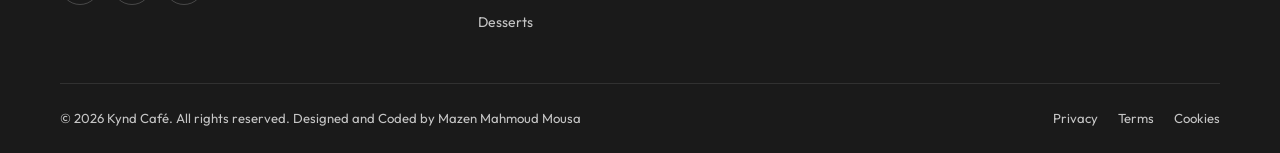
==== commit b06a9b74: "update" ====
--- a/menu.html
+++ b/menu.html
@@ -12,6 +12,10 @@
 </head>
 <body>
 
+<a href="index.html" class="back-home-btn">← Back To Home</a>
+
+
+
   <!-- Navbar -->
   <nav id="navbar" class="scrolled">
     <div class="nav-container">
@@ -21,7 +25,7 @@
         <li><a href="index.html#about" class="nav-link">About</a></li>
         <li><a href="index.html#contact" class="nav-link">Visit Us</a></li>
       </ul>
-      <a href="menu.html" class="nav-cta">Order Now</a>
+    
       <button class="hamburger" id="hamburger" aria-label="Open menu">
         <span></span><span></span><span></span>
       </button>
@@ -131,13 +135,12 @@
           <ul>
             <li><a href="index.html#about">Our Story</a></li>
             <li><a href="index.html#gallery">Gallery</a></li>
-            <li><a href="#">Sustainability</a></li>
-            <li><a href="#">Careers</a></li>
+           
           </ul>
         </div>
       </div>
       <div class="footer-bottom">
-        <p>© 2024 Kynd Café. All rights reserved. Made with 💖</p>
+        <p>© 2026 Kynd Café. All rights reserved. Designed and Coded by Mazen Mahmoud Mousa</p>
         <div class="footer-links">
           <a href="#">Privacy</a>
           <a href="#">Terms</a>
--- a/style.css
+++ b/style.css
@@ -916,4 +916,282 @@
 @media(max-width:600px){
   .location-img { min-height: 280px; height: 280px; }
   .btn-map { width: 100%; justify-content: center; }
-}+}
+
+
+/* ===== RESPONSIVE POLISH UPDATE ===== */
+
+html, body {
+  overflow-x: hidden;
+}
+
+section {
+  overflow: hidden;
+}
+
+.container,
+.nav-container,
+.hero-container,
+.about-grid,
+.location-grid,
+.footer-grid {
+  width: min(100%, 1200px);
+  margin-inline: auto;
+}
+
+img {
+  max-width: 100%;
+  height: auto;
+}
+
+button,
+.btn,
+.hero-btn,
+.nav-cta {
+  display: inline-flex;
+  align-items: center;
+  justify-content: center;
+  text-align: center;
+}
+
+.gallery-carousel-wrap {
+  width: 100%;
+  overflow: hidden;
+}
+
+.gallery-track {
+  align-items: stretch;
+}
+
+.gallery-slide {
+  display: flex;
+  flex-direction: column;
+  justify-content: stretch;
+}
+
+.gallery-slide .gal-img {
+  width: 100%;
+  object-fit: cover;
+}
+
+.gallery-controls {
+  flex-wrap: wrap;
+}
+
+.gallery-arrow {
+  position: relative;
+  z-index: 5;
+}
+
+@media (max-width: 1024px) {
+
+  .nav-container {
+    padding-inline: 20px;
+  }
+
+  .gallery-slide {
+    flex: 0 0 280px;
+    max-width: 280px;
+  }
+
+  .gallery-slide .gal-img {
+    height: 300px;
+  }
+}
+
+@media (max-width: 768px) {
+
+  html {
+    font-size: 15px;
+  }
+
+  body {
+    overflow-x: hidden;
+  }
+
+  section {
+    padding-inline: 18px !important;
+  }
+
+  .nav-container {
+    padding-inline: 14px;
+    gap: 10px;
+  }
+
+  .hero-content,
+  .hero-text,
+  .about-content,
+  .location-text,
+  .footer-content {
+    text-align: center;
+    align-items: center;
+    justify-content: center;
+  }
+
+  .hero-buttons,
+  .btn-group,
+  .cta-group {
+    display: flex;
+    flex-direction: column;
+    align-items: center;
+    justify-content: center;
+    gap: 14px;
+    width: 100%;
+  }
+
+  .hero-buttons a,
+  .btn-group a,
+  .cta-group a,
+  .hero-buttons button,
+  .btn-group button,
+  .cta-group button {
+    width: min(100%, 280px);
+  }
+
+  .gallery-carousel-wrap {
+    margin: 0;
+  }
+
+  .gallery-track-outer {
+    overflow: hidden;
+    padding-bottom: 10px;
+  }
+
+  .gallery-track {
+    gap: 14px;
+    padding-inline: 4px;
+  }
+
+  .gallery-slide {
+    flex: 0 0 82vw;
+    max-width: 82vw;
+    min-width: 82vw;
+    border-radius: 18px;
+  }
+
+  .gallery-slide .gal-img {
+    height: 260px;
+  }
+
+  .gallery-controls {
+    margin-top: 20px;
+    gap: 14px;
+  }
+
+  .gallery-arrow {
+    width: 42px;
+    height: 42px;
+    font-size: 0.95rem;
+  }
+
+  .gallery-dots {
+    flex-wrap: wrap;
+    justify-content: center;
+  }
+
+  h1, h2, h3 {
+    line-height: 1.2;
+  }
+
+  p {
+    line-height: 1.7;
+  }
+}
+
+@media (max-width: 480px) {
+
+  html {
+    font-size: 14px;
+  }
+
+  section {
+    padding-inline: 14px !important;
+  }
+
+  .gallery-slide {
+    flex: 0 0 88vw;
+    max-width: 88vw;
+    min-width: 88vw;
+  }
+
+  .gallery-slide .gal-img {
+    height: 230px;
+  }
+
+  .gallery-controls {
+    gap: 10px;
+  }
+
+  .gallery-arrow {
+    width: 38px;
+    height: 38px;
+  }
+
+  .nav-logo {
+    font-size: 1.4rem;
+  }
+
+  button,
+  .btn,
+  .hero-btn,
+  .nav-cta {
+    width: 100%;
+    max-width: 260px;
+    margin-inline: auto;
+  }
+}
+
+
+
+/* ===== MOBILE MENU ICON FIX ===== */
+
+@media (max-width: 768px) {
+
+  .menu-toggle,
+  .hamburger,
+  .mobile-menu-btn,
+  .nav-toggle {
+    margin-left: auto !important;
+    margin-right: 0 !important;
+    align-self: center;
+    justify-self: end;
+    position: relative;
+    right: 0;
+  }
+
+  .nav-container {
+    display: flex;
+    align-items: center;
+    justify-content: space-between;
+  }
+}
+
+
+
+/* ===== BACK HOME BUTTON ===== */
+
+.back-home-btn{
+  position: fixed;
+  top: 20px;
+  left: 20px;
+  z-index: 9999;
+  padding: 10px 18px;
+  border-radius: 999px;
+  text-decoration: none;
+  font-weight: 600;
+  backdrop-filter: blur(10px);
+  transition: 0.3s ease;
+}
+
+.back-home-btn:hover{
+  transform: translateY(-2px);
+}
+
+@media (max-width:768px){
+  .back-home-btn{
+    top: 14px;
+    left: 14px;
+    font-size: 14px;
+    padding: 9px 15px;
+  }
+}
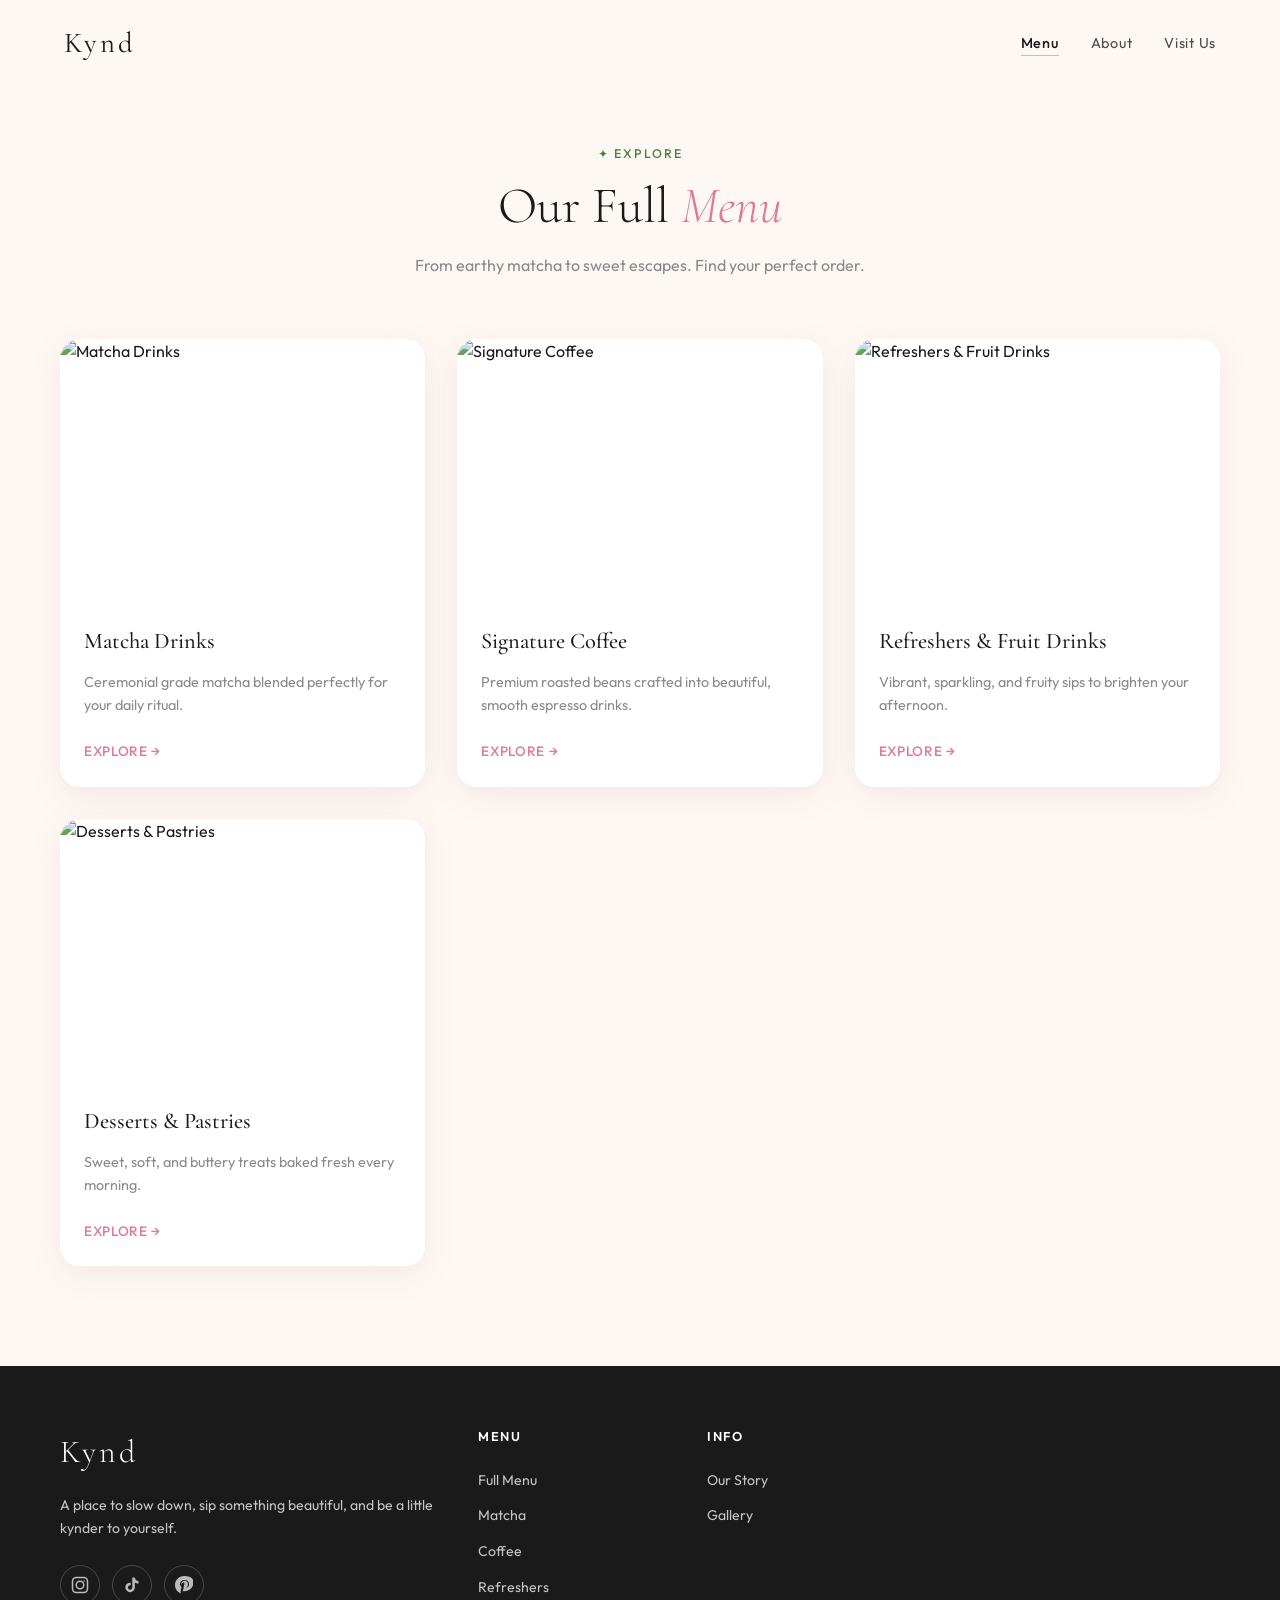
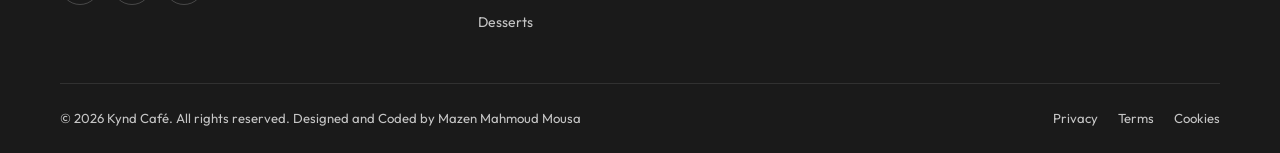
==== commit f6305604: "update" ====
--- a/menu.html
+++ b/menu.html
@@ -12,7 +12,6 @@
 </head>
 <body>
 
-<a href="index.html" class="back-home-btn">← Back To Home</a>
 
 
 
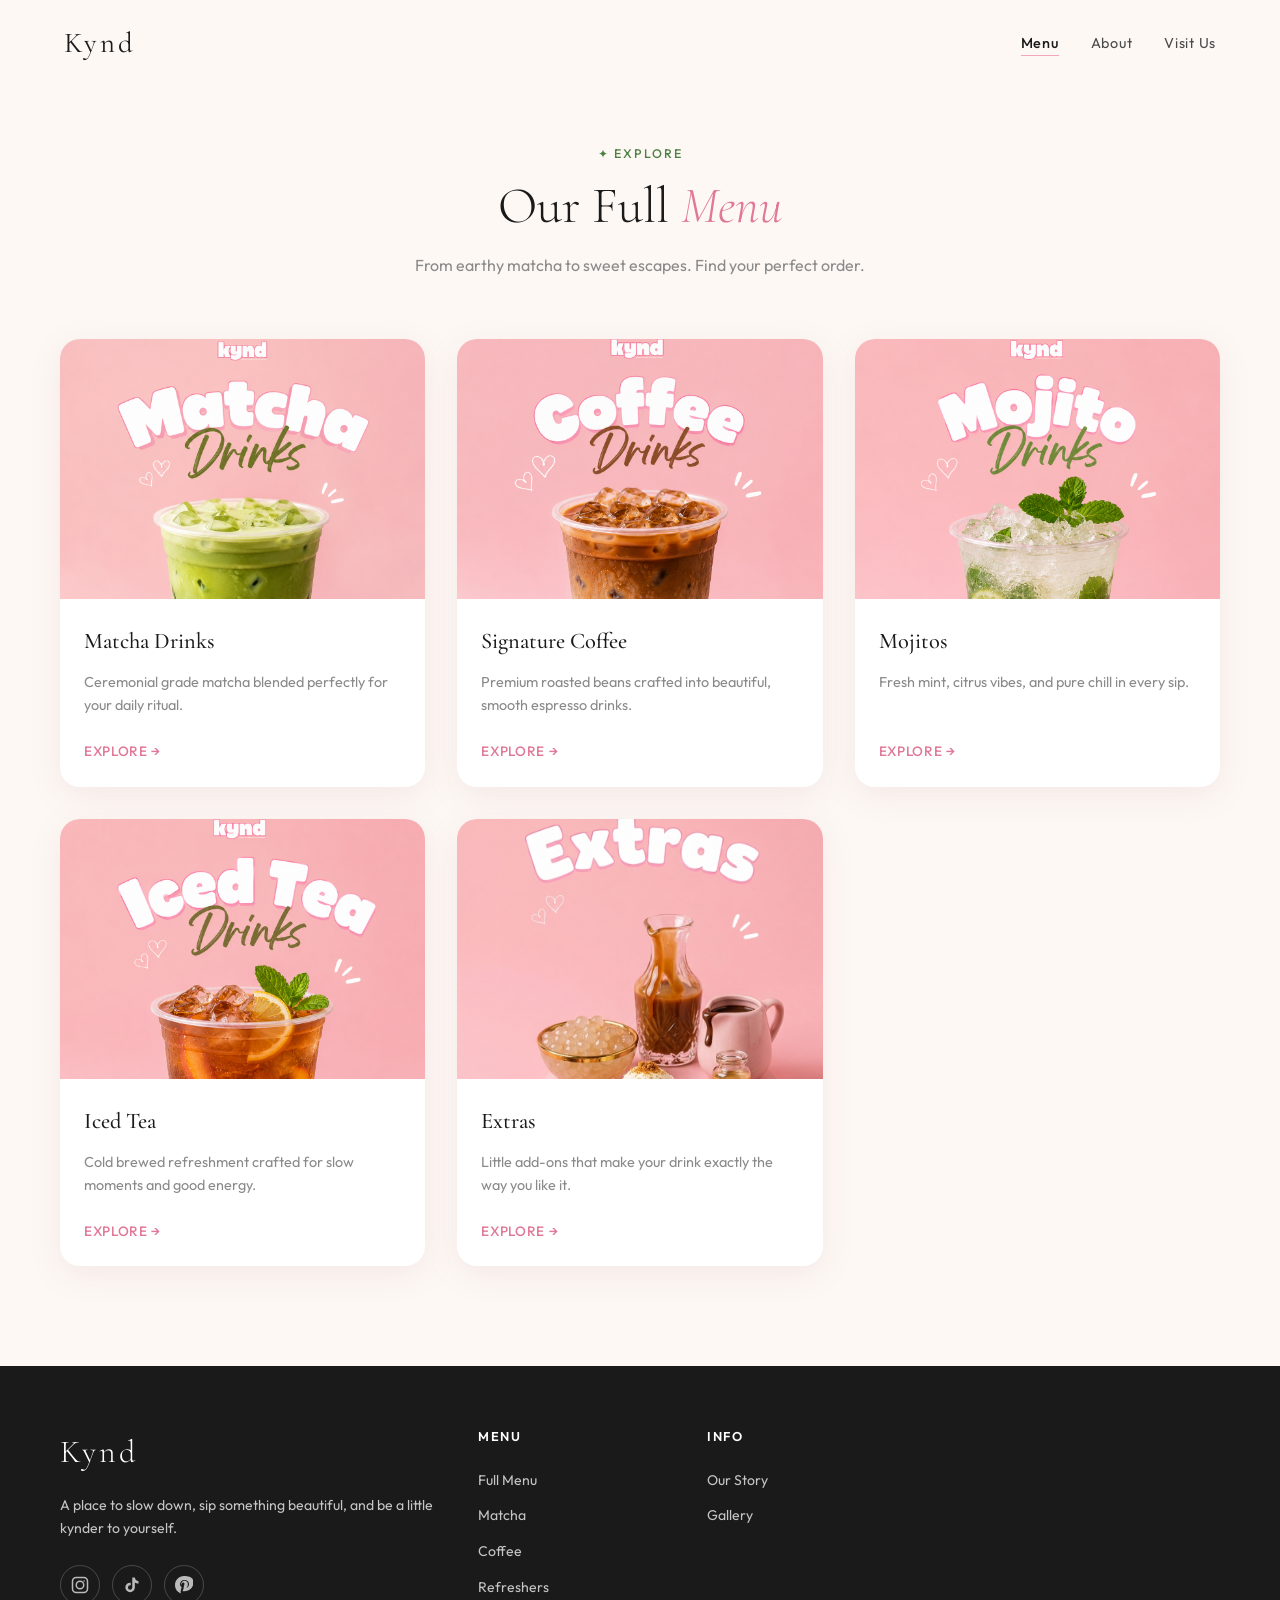
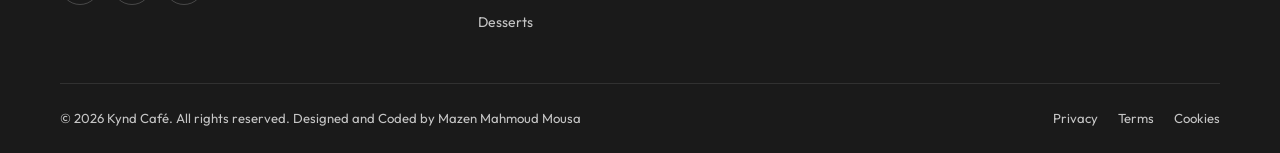
==== commit f7db3321: "keep local version" ====
--- a/menu.html
+++ b/menu.html
@@ -53,9 +53,9 @@
       
       <div class="category-cards-grid">
         <!-- Category 1 -->
-        <a href="category.html?type=matcha" class="cat-card-large reveal-up" style="animation-delay: 0.1s;">
+        <a href="matcha.html" class="cat-card-large reveal-up" style="animation-delay: 0.1s;">
           <div class="cat-card-img-wrap">
-            <img src="https://images.unsplash.com/photo-1536514072410-5019a3c69182?auto=format&fit=crop&w=800&q=80" alt="Matcha Drinks" class="cat-card-img" />
+            <img src="assets/matcha1.png" alt="Matcha Drinks" class="cat-card-img" />
           </div>
           <div class="cat-card-content">
             <h3>Matcha Drinks</h3>
@@ -64,9 +64,9 @@
           </div>
         </a>
         <!-- Category 2 -->
-        <a href="category.html?type=coffee" class="cat-card-large reveal-up" style="animation-delay: 0.2s;">
+        <a href="coffee.html" class="cat-card-large reveal-up" style="animation-delay: 0.2s;">
           <div class="cat-card-img-wrap">
-            <img src="https://images.unsplash.com/photo-1497935586351-b67a49e012bf?auto=format&fit=crop&w=800&q=80" alt="Signature Coffee" class="cat-card-img" />
+            <img src="assets/coffee.png" alt="Signature Coffee" class="cat-card-img" />
           </div>
           <div class="cat-card-content">
             <h3>Signature Coffee</h3>
@@ -75,24 +75,36 @@
           </div>
         </a>
         <!-- Category 3 -->
-        <a href="category.html?type=refreshers" class="cat-card-large reveal-up" style="animation-delay: 0.3s;">
+        <a href="mojitos.html" class="cat-card-large reveal-up" style="animation-delay: 0.3s;">
           <div class="cat-card-img-wrap">
-            <img src="https://images.unsplash.com/photo-1513558161293-cdaf765ed2fd?auto=format&fit=crop&w=800&q=80" alt="Refreshers & Fruit Drinks" class="cat-card-img" />
+            <img src="assets/mojito.png" alt="Refreshers & Fruit Drinks" class="cat-card-img" />
           </div>
           <div class="cat-card-content">
-            <h3>Refreshers & Fruit Drinks</h3>
-            <p>Vibrant, sparkling, and fruity sips to brighten your afternoon.</p>
+            <h3>Mojitos</h3>
+            <p>Fresh mint, citrus vibes, and pure chill in every sip.</p>
             <span class="cat-cta">Explore →</span>
           </div>
         </a>
         <!-- Category 4 -->
-        <a href="category.html?type=desserts" class="cat-card-large reveal-up" style="animation-delay: 0.4s;">
+        <a href="icedtea.html" class="cat-card-large reveal-up" style="animation-delay: 0.4s;">
           <div class="cat-card-img-wrap">
-            <img src="https://images.unsplash.com/photo-1551024601-bec78aea704b?auto=format&fit=crop&w=800&q=80" alt="Desserts & Pastries" class="cat-card-img" />
+            <img src="assets/icedtea.png" alt="Desserts & Pastries" class="cat-card-img" />
           </div>
           <div class="cat-card-content">
-            <h3>Desserts & Pastries</h3>
-            <p>Sweet, soft, and buttery treats baked fresh every morning.</p>
+            <h3>Iced Tea</h3>
+            <p>Cold brewed refreshment crafted for slow moments and good energy.</p>
+            <span class="cat-cta">Explore →</span>
+          </div>
+        </a>
+
+                <!-- Category 5 -->
+        <a href="extras.html" class="cat-card-large reveal-up" style="animation-delay: 0.4s;">
+          <div class="cat-card-img-wrap">
+            <img src="assets/extras.png" alt="Desserts & Pastries" class="cat-card-img2" />
+          </div>
+          <div class="cat-card-content">
+            <h3>Extras</h3>
+            <p>Little add-ons that make your drink exactly the way you like it.</p>
             <span class="cat-cta">Explore →</span>
           </div>
         </a>
--- a/style.css
+++ b/style.css
@@ -378,7 +378,21 @@
 .cat-card-img {
   width: 100%; height: 100%; object-fit: cover;
   transition: transform 0.6s cubic-bezier(0.2, 0.8, 0.2, 1);
-}
+
+  object-fit:cover;
+  object-position:center -15px;
+  display:block;
+}
+
+.cat-card-img2 {
+  width: 100%; height: 100%; object-fit: cover;
+  transition: transform 0.6s cubic-bezier(0.2, 0.8, 0.2, 1);
+
+  object-fit:cover;
+  object-position:center -60px;
+  display:block;
+}
+
 .cat-card-large:hover .cat-card-img {
   transform: scale(1.05);
 }
@@ -646,6 +660,7 @@
   border: 1px solid rgba(255,255,255,0.9);
   box-shadow: 0 4px 20px rgba(180,120,140,0.08);
   transition: all var(--transition);
+  text-align: left;
 }
 .loc-item:hover {
   background: var(--white);
